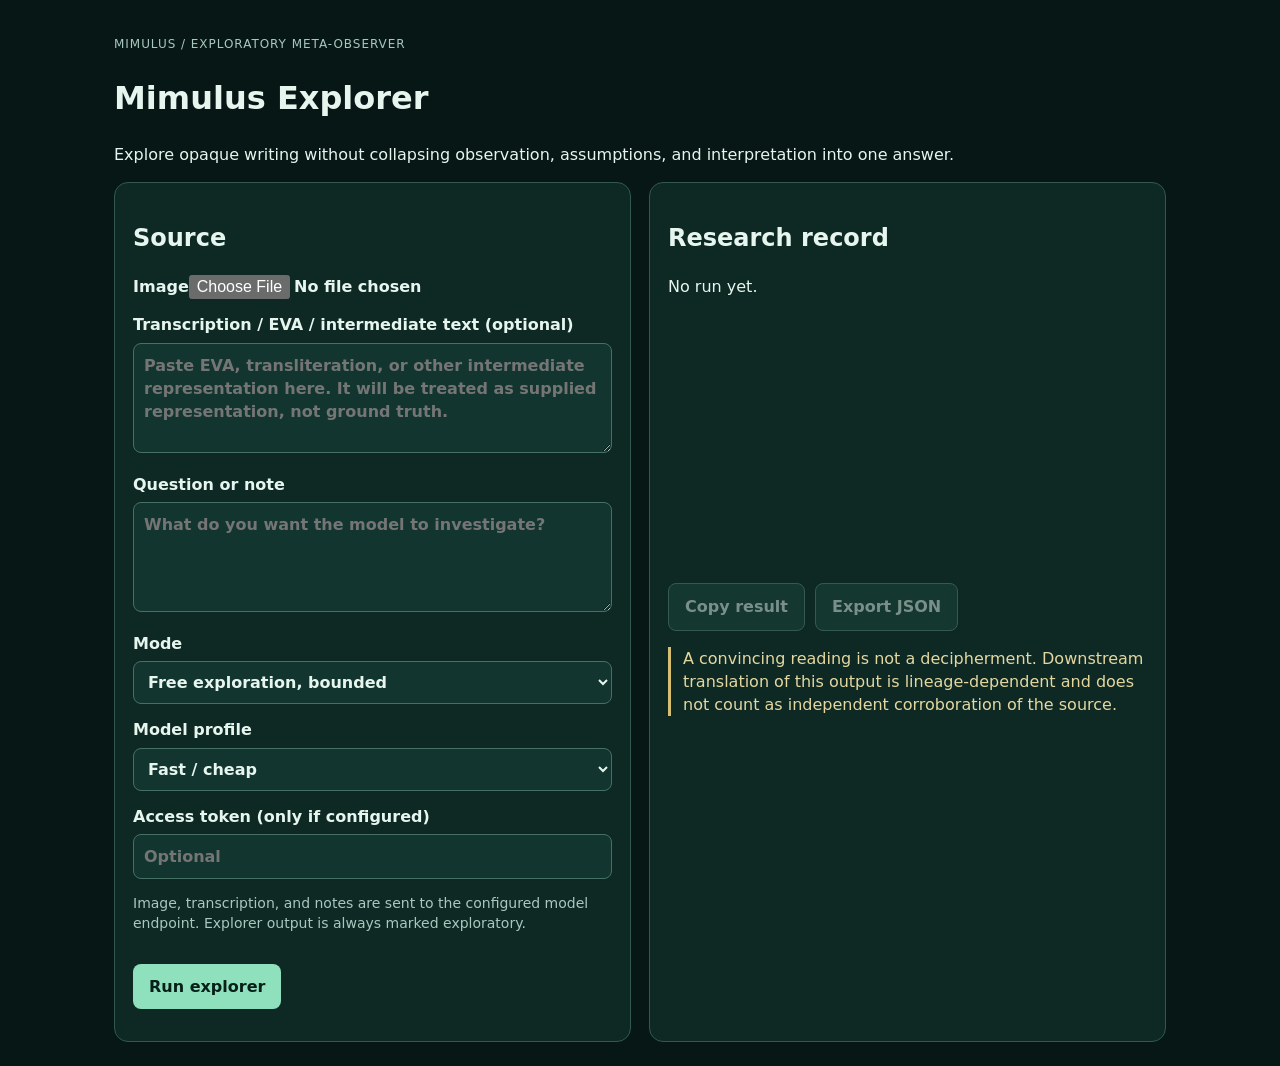
==== explorer/index.html @ 8abaa9ef "Add Mimulus Explorer web interface" ====
<!doctype html>
<html lang="en">
<head>
<meta charset="utf-8">
<meta name="viewport" content="width=device-width,initial-scale=1">
<title>Mimulus Explorer</title>
<style>
:root{color-scheme:dark;--bg:#071715;--panel:#0e2924;--line:#31594f;--text:#e7f5ef;--muted:#a8c8be;--accent:#8fe0bd}
*{box-sizing:border-box}body{margin:0;background:var(--bg);color:var(--text);font:16px/1.45 system-ui,-apple-system,Segoe UI,sans-serif}main{max-width:1100px;margin:auto;padding:24px}.eyebrow{color:var(--muted);letter-spacing:.08em;font-size:12px}.grid{display:grid;grid-template-columns:1fr 1fr;gap:18px}.panel{background:var(--panel);border:1px solid var(--line);border-radius:14px;padding:18px}label{display:block;margin-top:14px;font-weight:600}input,textarea,select,button{font:inherit}textarea,select,input[type=password]{width:100%;margin-top:6px;background:#12362f;color:var(--text);border:1px solid #477064;border-radius:8px;padding:10px}textarea{min-height:110px;resize:vertical}button{margin-top:16px;background:var(--accent);color:#062019;border:0;border-radius:8px;padding:11px 16px;font-weight:700;cursor:pointer}button[disabled]{opacity:.5;cursor:not-allowed}.hint,.status{color:var(--muted);font-size:14px}.output{white-space:pre-wrap;overflow-wrap:anywhere;min-height:280px}.preview{max-width:100%;max-height:360px;border-radius:10px;margin-top:10px;border:1px solid var(--line)}.toolbar{display:flex;gap:10px;flex-wrap:wrap}.toolbar button{background:#1a473c;color:var(--text);border:1px solid #5b8b7b}.warning{border-left:3px solid #d6bf70;padding-left:12px;color:#e4d7a0}.meta{font-family:ui-monospace,SFMono-Regular,Menlo,monospace;font-size:12px;color:var(--muted)}@media(max-width:800px){.grid{grid-template-columns:1fr}main{padding:14px}}
</style>
</head>
<body>
<main>
<p class="eyebrow">MIMULUS / EXPLORATORY META-OBSERVER</p>
<h1>Mimulus Explorer</h1>
<p>Explore opaque writing without collapsing observation, assumptions, and interpretation into one answer.</p>
<div class="grid">
<section class="panel">
<h2>Source</h2>
<label>Image<input id="image" type="file" accept="image/png,image/jpeg,image/webp"></label>
<img id="preview" class="preview" hidden alt="Selected source preview">
<label>Transcription / EVA / intermediate text (optional)<textarea id="transcription" placeholder="Paste EVA, transliteration, or other intermediate representation here. It will be treated as supplied representation, not ground truth."></textarea></label>
<label>Question or note<textarea id="note" placeholder="What do you want the model to investigate?"></textarea></label>
<label>Mode<select id="mode"><option value="observe">Neutral observation</option><option value="structural">Structural analysis</option><option value="adversarial">Adversarial / competing decoder</option><option value="explore" selected>Free exploration, bounded</option></select></label>
<label>Model profile<select id="profile"><option value="fast" selected>Fast / cheap</option><option value="deep">Deep / stronger</option></select></label>
<label>Access token (only if configured)<input id="token" type="password" autocomplete="off" placeholder="Optional"></label>
<p class="hint">Image, transcription, and notes are sent to the configured model endpoint. Explorer output is always marked exploratory.</p>
<button id="run">Run explorer</button>
<p id="status" class="status"></p>
</section>
<section class="panel">
<h2>Research record</h2>
<div id="output" class="output muted">No run yet.</div>
<p id="meta" class="meta"></p>
<div class="toolbar"><button id="copy" disabled>Copy result</button><button id="export" disabled>Export JSON</button></div>
<p class="warning">A convincing reading is not a decipherment. Downstream translation of this output is lineage-dependent and does not count as independent corroboration of the source.</p>
</section>
</div>
</main>
<script>
const $=id=>document.getElementById(id);let imageData='';let lastRun=null;
$('image').addEventListener('change',()=>{const f=$('image').files[0];imageData='';$('preview').hidden=true;if(!f)return;if(f.size>5_500_000){$('status').textContent='Image is too large. Use a crop under about 5 MB.';return;}const r=new FileReader();r.onload=()=>{imageData=r.result;$('preview').src=imageData;$('preview').hidden=false;$('status').textContent='';};r.readAsDataURL(f);});
function download(data,name){const u=URL.createObjectURL(new Blob([JSON.stringify(data,null,2)],{type:'application/json'}));const a=document.createElement('a');a.href=u;a.download=name;a.click();setTimeout(()=>URL.revokeObjectURL(u),1000)}
$('run').onclick=async()=>{const payload={image_data_url:imageData||undefined,transcription:$('transcription').value,note:$('note').value,mode:$('mode').value,profile:$('profile').value};if(!payload.image_data_url&&!payload.transcription.trim()&&!payload.note.trim()){$('status').textContent='Add an image, transcription, or question first.';return;}$('run').disabled=true;$('status').textContent='Running…';$('output').classList.add('muted');$('output').textContent='Analyzing source and separating observation from interpretation…';try{const headers={'Content-Type':'application/json'};const token=$('token').value.trim();if(token)headers['x-mimulus-explorer-token']=token;const r=await fetch('/api/explore',{method:'POST',headers,body:JSON.stringify(payload)});const data=await r.json();if(!r.ok)throw new Error(data?.detail||data?.error||'Request failed');lastRun=data;$('output').classList.remove('muted');$('output').textContent=data.output||'(No text output)';$('meta').textContent=`run ${data.run_id||'—'} · ${data.model||'—'} · ${data.mode||'—'} · ${data.profile||'—'}`;$('copy').disabled=false;$('export').disabled=false;$('status').textContent='Completed. Treat as exploratory decoder output.';}catch(e){$('output').textContent='Run failed.';$('status').textContent=e.message;}finally{$('run').disabled=false;}};
$('copy').onclick=()=>lastRun&&navigator.clipboard.writeText(lastRun.output||'');$('export').onclick=()=>lastRun&&download(lastRun,`mimulus-${lastRun.run_id||'run'}.json`);
</script>
</body>
</html>
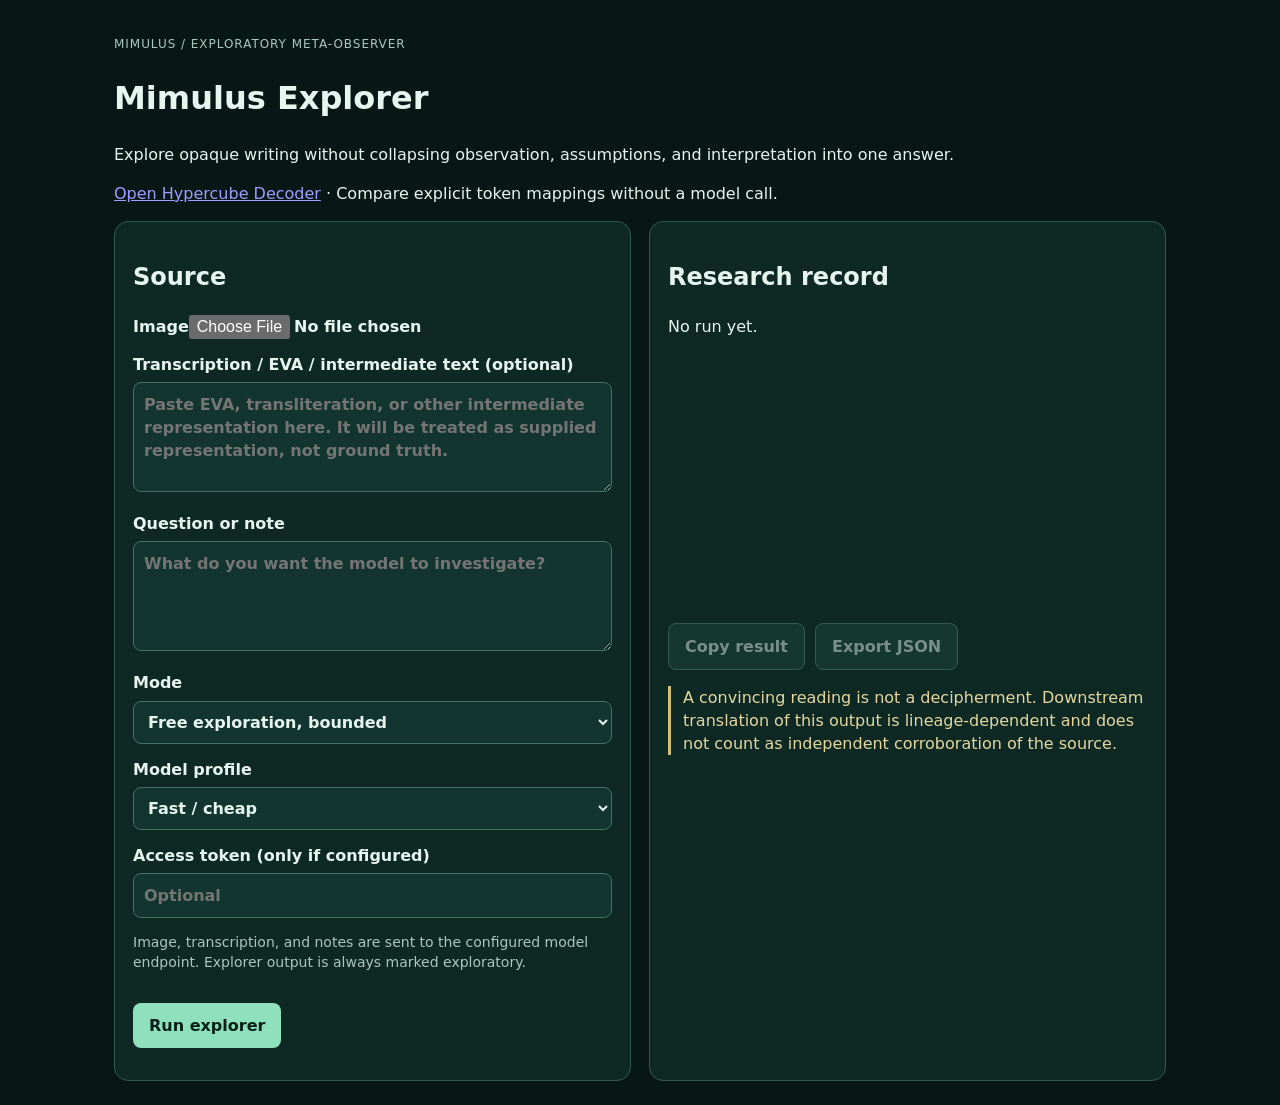
==== commit cdd655c3: "Connect Explorer to browser hypercube and structural beQube records" ====
--- a/explorer/index.html
+++ b/explorer/index.html
@@ -14,6 +14,7 @@
 <p class="eyebrow">MIMULUS / EXPLORATORY META-OBSERVER</p>
 <h1>Mimulus Explorer</h1>
 <p>Explore opaque writing without collapsing observation, assumptions, and interpretation into one answer.</p>
+<p><a href="./hypercube.html">Open Hypercube Decoder</a> · Compare explicit token mappings without a model call.</p>
 <div class="grid">
 <section class="panel">
 <h2>Source</h2>
